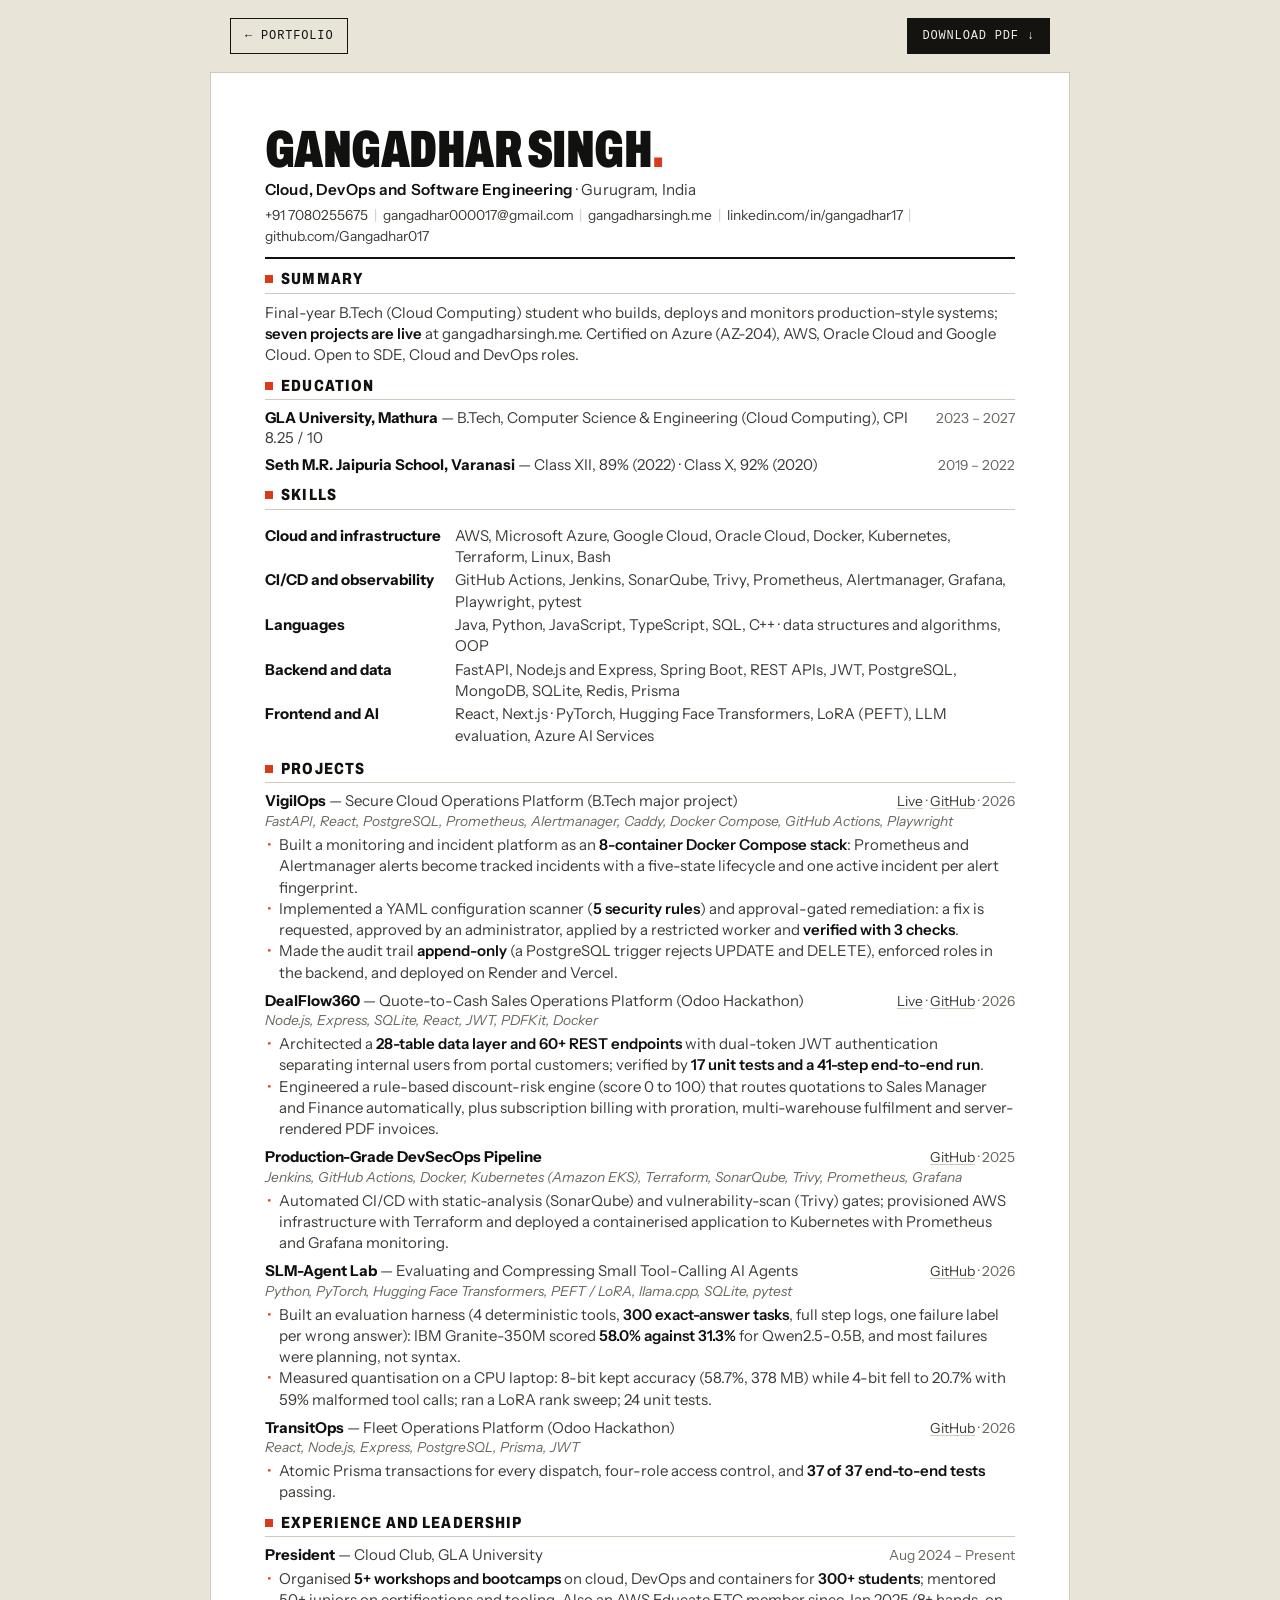
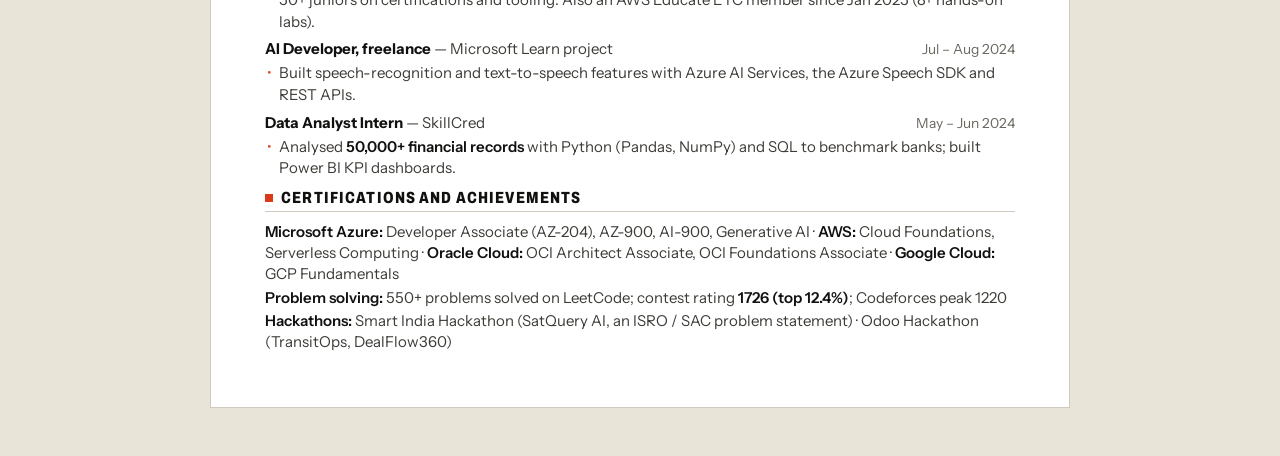
==== resume/index.html @ eb23eb41 "Add a one-page resume as a web page and a PDF The PDF is the /resume/ page printed to A4, so both st" ====
<!doctype html>
<html lang="en">
<head>
<meta charset="utf-8">
<meta name="viewport" content="width=device-width, initial-scale=1">
<title>Résumé — Gangadhar Singh</title>
<meta name="description" content="Résumé of Gangadhar Singh: cloud, DevOps and software engineering. Final-year B.Tech (Cloud Computing), GLA University.">
<meta name="author" content="Gangadhar Singh">
<link rel="canonical" href="https://gangadharsingh.me/resume/">
<link rel="icon" href="/assets/img/favicon.svg" type="image/svg+xml">
<link rel="preconnect" href="https://fonts.googleapis.com">
<link rel="preconnect" href="https://fonts.gstatic.com" crossorigin>
<link href="https://fonts.googleapis.com/css2?family=Archivo:wdth,wght@62..125,400..900&family=Instrument+Sans:ital,wght@0,400;0,500;0,600;0,700;1,400&display=swap" rel="stylesheet">
<style>
  /* One source for the web page and the PDF: the PDF is this page printed to A4. */
  :root { --ink: #111110; --ink-2: #3d3b36; --ink-3: #6a675f; --rule: #cfcabd; --accent: #d93a17; --paper: #ffffff; --desk: #e9e4d8; }
  * { box-sizing: border-box; }
  html { -webkit-text-size-adjust: 100%; }
  body { margin: 0; background: var(--desk); color: var(--ink); font: 400 15px/1.42 "Instrument Sans", "Segoe UI", system-ui, Arial, sans-serif; -webkit-font-smoothing: antialiased; }
  a { color: inherit; text-decoration: none; }
  p, ul, h1, h2, h3 { margin: 0; }
  ul { padding: 0; list-style: none; }

  .bar { max-width: 860px; margin: 0 auto; padding: 18px 20px; display: flex; justify-content: space-between; align-items: center; gap: 12px; font: 500 12px ui-monospace, Consolas, monospace; letter-spacing: 0.07em; text-transform: uppercase; }
  .bar a { padding: 10px 14px; border: 1px solid #141310; }
  .bar a.dl { background: #141310; color: #f2eee5; }
  .bar a:hover { background: var(--accent); border-color: var(--accent); color: #140a06; }

  .sheet { max-width: 860px; margin: 0 auto 48px; background: var(--paper); padding: clamp(22px, 5vw, 54px); border: 1px solid var(--rule); }

  header { border-bottom: 2px solid var(--ink); padding-bottom: 0.7em; }
  h1 { font: 900 3.5em/0.86 "Archivo", "Arial Narrow", Arial, sans-serif; font-stretch: 66%; letter-spacing: -0.01em; text-transform: uppercase; }
  h1 i { font-style: normal; color: var(--accent); }
  .role { margin-top: 0.45em; font-weight: 600; font-size: 1.02em; letter-spacing: 0.01em; }
  .role span { font-weight: 400; color: var(--ink-2); }
  .contact { display: flex; flex-wrap: wrap; gap: 0.1em 0; margin-top: 0.4em; color: var(--ink-2); font-size: 0.92em; }
  .contact li:not(:last-child)::after { content: "|"; margin: 0 0.42em; color: var(--rule); }
  .contact a:hover, .e a:hover, li a:hover { color: var(--accent); }

  section { margin-top: 0.8em; }
  h2 { font: 800 1.08em/1 "Archivo", "Arial Narrow", Arial, sans-serif; font-stretch: 78%; letter-spacing: 0.07em; text-transform: uppercase; padding-bottom: 0.32em; border-bottom: 1px solid var(--rule); margin-bottom: 0.5em; display: flex; align-items: center; gap: 0.5em; }
  h2::before { content: ""; width: 0.5em; height: 0.5em; background: var(--accent); flex: none; }

  .e + .e { margin-top: 0.5em; }
  .e-head { display: flex; justify-content: space-between; align-items: baseline; gap: 1em; }
  h3 { font-size: 1em; font-weight: 700; line-height: 1.3; }
  h3 span { font-weight: 400; color: var(--ink-2); }
  .when { color: var(--ink-3); font-size: 0.92em; white-space: nowrap; }
  .when a { color: var(--ink-2); text-decoration: underline; text-decoration-color: var(--rule); text-underline-offset: 2px; }
  .tech { color: var(--ink-3); font-size: 0.92em; font-style: italic; }
  .e ul { margin-top: 0.16em; }
  .e li { padding-left: 0.95em; position: relative; color: var(--ink-2); }
  .e li::before { content: "•"; position: absolute; left: 0.1em; color: var(--accent); }
  .e li b, .sum b, .line b { color: var(--ink); font-weight: 600; }

  .sum { color: var(--ink-2); }
  .skills { display: grid; grid-template-columns: auto 1fr; gap: 0.14em 0.9em; }
  .skills dt { font-weight: 700; white-space: nowrap; }
  .skills dd { margin: 0; color: var(--ink-2); }
  .line { color: var(--ink-2); }
  .line + .line { margin-top: 0.14em; }

  @media (max-width: 620px) {
    body { font-size: 14px; }
    .e-head { flex-direction: column; gap: 0; }
    .skills { grid-template-columns: 1fr; }
    .skills dd { margin-bottom: 0.3em; }
    h1 { font-size: 2.7em; }
  }

  @page { size: A4; margin: 8.5mm 11.5mm; }
  @media print {
    body { background: #fff; font-size: 8.6pt; line-height: 1.29; }
    .bar { display: none; }
    .sheet { max-width: none; margin: 0; padding: 0; border: 0; }
    section { break-inside: avoid; }
    a { color: inherit; }
  }
</style>
</head>
<body>

<div class="bar">
  <a href="/">← Portfolio</a>
  <a class="dl" href="/Gangadhar_Singh_Resume.pdf" download>Download PDF ↓</a>
</div>

<main class="sheet">
  <header>
    <h1>Gangadhar Singh<i>.</i></h1>
    <p class="role">Cloud, DevOps and Software Engineering <span>· Gurugram, India</span></p>
    <ul class="contact">
      <li><a href="tel:+917080255675">+91 7080255675</a></li>
      <li><a href="mailto:gangadhar000017@gmail.com">gangadhar000017@gmail.com</a></li>
      <li><a href="https://gangadharsingh.me/">gangadharsingh.me</a></li>
      <li><a href="https://www.linkedin.com/in/gangadhar17">linkedin.com/in/gangadhar17</a></li>
      <li><a href="https://github.com/Gangadhar017">github.com/Gangadhar017</a></li>
    </ul>
  </header>

  <section>
    <h2>Summary</h2>
    <p class="sum">Final-year B.Tech (Cloud Computing) student who builds, deploys and monitors production-style systems; <b>seven projects are live</b> at gangadharsingh.me. Certified on Azure (AZ-204), AWS, Oracle Cloud and Google Cloud. Open to SDE, Cloud and DevOps roles.</p>
  </section>

  <section>
    <h2>Education</h2>
    <div class="e">
      <div class="e-head"><h3>GLA University, Mathura <span>— B.Tech, Computer Science &amp; Engineering (Cloud Computing), CPI 8.25 / 10</span></h3><span class="when">2023 – 2027</span></div>
    </div>
    <div class="e">
      <div class="e-head"><h3>Seth M.R. Jaipuria School, Varanasi <span>— Class XII, 89% (2022) · Class X, 92% (2020)</span></h3><span class="when">2019 – 2022</span></div>
    </div>
  </section>

  <section>
    <h2>Skills</h2>
    <dl class="skills">
      <dt>Cloud and infrastructure</dt><dd>AWS, Microsoft Azure, Google Cloud, Oracle Cloud, Docker, Kubernetes, Terraform, Linux, Bash</dd>
      <dt>CI/CD and observability</dt><dd>GitHub Actions, Jenkins, SonarQube, Trivy, Prometheus, Alertmanager, Grafana, Playwright, pytest</dd>
      <dt>Languages</dt><dd>Java, Python, JavaScript, TypeScript, SQL, C++ · data structures and algorithms, OOP</dd>
      <dt>Backend and data</dt><dd>FastAPI, Node.js and Express, Spring Boot, REST APIs, JWT, PostgreSQL, MongoDB, SQLite, Redis, Prisma</dd>
      <dt>Frontend and AI</dt><dd>React, Next.js · PyTorch, Hugging Face Transformers, LoRA (PEFT), LLM evaluation, Azure AI Services</dd>
    </dl>
  </section>

  <section>
    <h2>Projects</h2>

    <div class="e">
      <div class="e-head"><h3>VigilOps <span>— Secure Cloud Operations Platform (B.Tech major project)</span></h3><span class="when"><a href="https://frontend-sigma-one-0hshbxb8vj.vercel.app/">Live</a> · <a href="https://github.com/Gangadhar017/VigilOps">GitHub</a> · 2026</span></div>
      <p class="tech">FastAPI, React, PostgreSQL, Prometheus, Alertmanager, Caddy, Docker Compose, GitHub Actions, Playwright</p>
      <ul>
        <li>Built a monitoring and incident platform as an <b>8-container Docker Compose stack</b>: Prometheus and Alertmanager alerts become tracked incidents with a five-state lifecycle and one active incident per alert fingerprint.</li>
        <li>Implemented a YAML configuration scanner (<b>5 security rules</b>) and approval-gated remediation: a fix is requested, approved by an administrator, applied by a restricted worker and <b>verified with 3 checks</b>.</li>
        <li>Made the audit trail <b>append-only</b> (a PostgreSQL trigger rejects UPDATE and DELETE), enforced roles in the backend, and deployed on Render and Vercel.</li>
      </ul>
    </div>

    <div class="e">
      <div class="e-head"><h3>DealFlow360 <span>— Quote-to-Cash Sales Operations Platform (Odoo Hackathon)</span></h3><span class="when"><a href="https://dealflow360-t22l.onrender.com/">Live</a> · <a href="https://github.com/Gangadhar017/DealFlow-v1">GitHub</a> · 2026</span></div>
      <p class="tech">Node.js, Express, SQLite, React, JWT, PDFKit, Docker</p>
      <ul>
        <li>Architected a <b>28-table data layer and 60+ REST endpoints</b> with dual-token JWT authentication separating internal users from portal customers; verified by <b>17 unit tests and a 41-step end-to-end run</b>.</li>
        <li>Engineered a rule-based discount-risk engine (score 0 to 100) that routes quotations to Sales Manager and Finance automatically, plus subscription billing with proration, multi-warehouse fulfilment and server-rendered PDF invoices.</li>
      </ul>
    </div>

    <div class="e">
      <div class="e-head"><h3>Production-Grade DevSecOps Pipeline</h3><span class="when"><a href="https://github.com/Gangadhar017/starbucks-kubernetes">GitHub</a> · 2025</span></div>
      <p class="tech">Jenkins, GitHub Actions, Docker, Kubernetes (Amazon EKS), Terraform, SonarQube, Trivy, Prometheus, Grafana</p>
      <ul>
        <li>Automated CI/CD with static-analysis (SonarQube) and vulnerability-scan (Trivy) gates; provisioned AWS infrastructure with Terraform and deployed a containerised application to Kubernetes with Prometheus and Grafana monitoring.</li>
      </ul>
    </div>

    <div class="e">
      <div class="e-head"><h3>SLM-Agent Lab <span>— Evaluating and Compressing Small Tool-Calling AI Agents</span></h3><span class="when"><a href="https://github.com/Gangadhar017/SLM-agent-Lab">GitHub</a> · 2026</span></div>
      <p class="tech">Python, PyTorch, Hugging Face Transformers, PEFT / LoRA, llama.cpp, SQLite, pytest</p>
      <ul>
        <li>Built an evaluation harness (4 deterministic tools, <b>300 exact-answer tasks</b>, full step logs, one failure label per wrong answer): IBM Granite-350M scored <b>58.0% against 31.3%</b> for Qwen2.5-0.5B, and most failures were planning, not syntax.</li>
        <li>Measured quantisation on a CPU laptop: 8-bit kept accuracy (58.7%, 378 MB) while 4-bit fell to 20.7% with 59% malformed tool calls; ran a LoRA rank sweep; 24 unit tests.</li>
      </ul>
    </div>

    <div class="e">
      <div class="e-head"><h3>TransitOps <span>— Fleet Operations Platform (Odoo Hackathon)</span></h3><span class="when" id="transitops-links"><a href="https://github.com/Gangadhar017/TransitOps">GitHub</a> · 2026</span></div>
      <p class="tech">React, Node.js, Express, PostgreSQL, Prisma, JWT</p>
      <ul>
        <li>Atomic Prisma transactions for every dispatch, four-role access control, and <b>37 of 37 end-to-end tests</b> passing.</li>
      </ul>
    </div>
  </section>

  <section>
    <h2>Experience and Leadership</h2>
    <div class="e">
      <div class="e-head"><h3>President <span>— Cloud Club, GLA University</span></h3><span class="when">Aug 2024 – Present</span></div>
      <ul><li>Organised <b>5+ workshops and bootcamps</b> on cloud, DevOps and containers for <b>300+ students</b>; mentored 50+ juniors on certifications and tooling. Also an AWS Educate ETC member since Jan 2025 (8+ hands-on labs).</li></ul>
    </div>
    <div class="e">
      <div class="e-head"><h3>AI Developer, freelance <span>— Microsoft Learn project</span></h3><span class="when">Jul – Aug 2024</span></div>
      <ul><li>Built speech-recognition and text-to-speech features with Azure AI Services, the Azure Speech SDK and REST APIs.</li></ul>
    </div>
    <div class="e">
      <div class="e-head"><h3>Data Analyst Intern <span>— SkillCred</span></h3><span class="when">May – Jun 2024</span></div>
      <ul><li>Analysed <b>50,000+ financial records</b> with Python (Pandas, NumPy) and SQL to benchmark banks; built Power BI KPI dashboards.</li></ul>
    </div>
  </section>

  <section>
    <h2>Certifications and Achievements</h2>
    <p class="line"><b>Microsoft Azure:</b> Developer Associate (AZ-204), AZ-900, AI-900, Generative AI · <b>AWS:</b> Cloud Foundations, Serverless Computing · <b>Oracle Cloud:</b> OCI Architect Associate, OCI Foundations Associate · <b>Google Cloud:</b> GCP Fundamentals</p>
    <p class="line"><b>Problem solving:</b> 550+ problems solved on <a href="https://leetcode.com/u/Gangadhar_cs23/">LeetCode</a>; <a href="https://leetcode.com/u/Gangadhar_Singh/">contest rating</a> <b>1726 (top 12.4%)</b>; <a href="https://codeforces.com/profile/gangadhar_017">Codeforces</a> peak 1220</p>
    <p class="line"><b>Hackathons:</b> Smart India Hackathon (SatQuery AI, an ISRO / SAC problem statement) · Odoo Hackathon (TransitOps, DealFlow360)</p>
  </section>
</main>

</body>
</html>
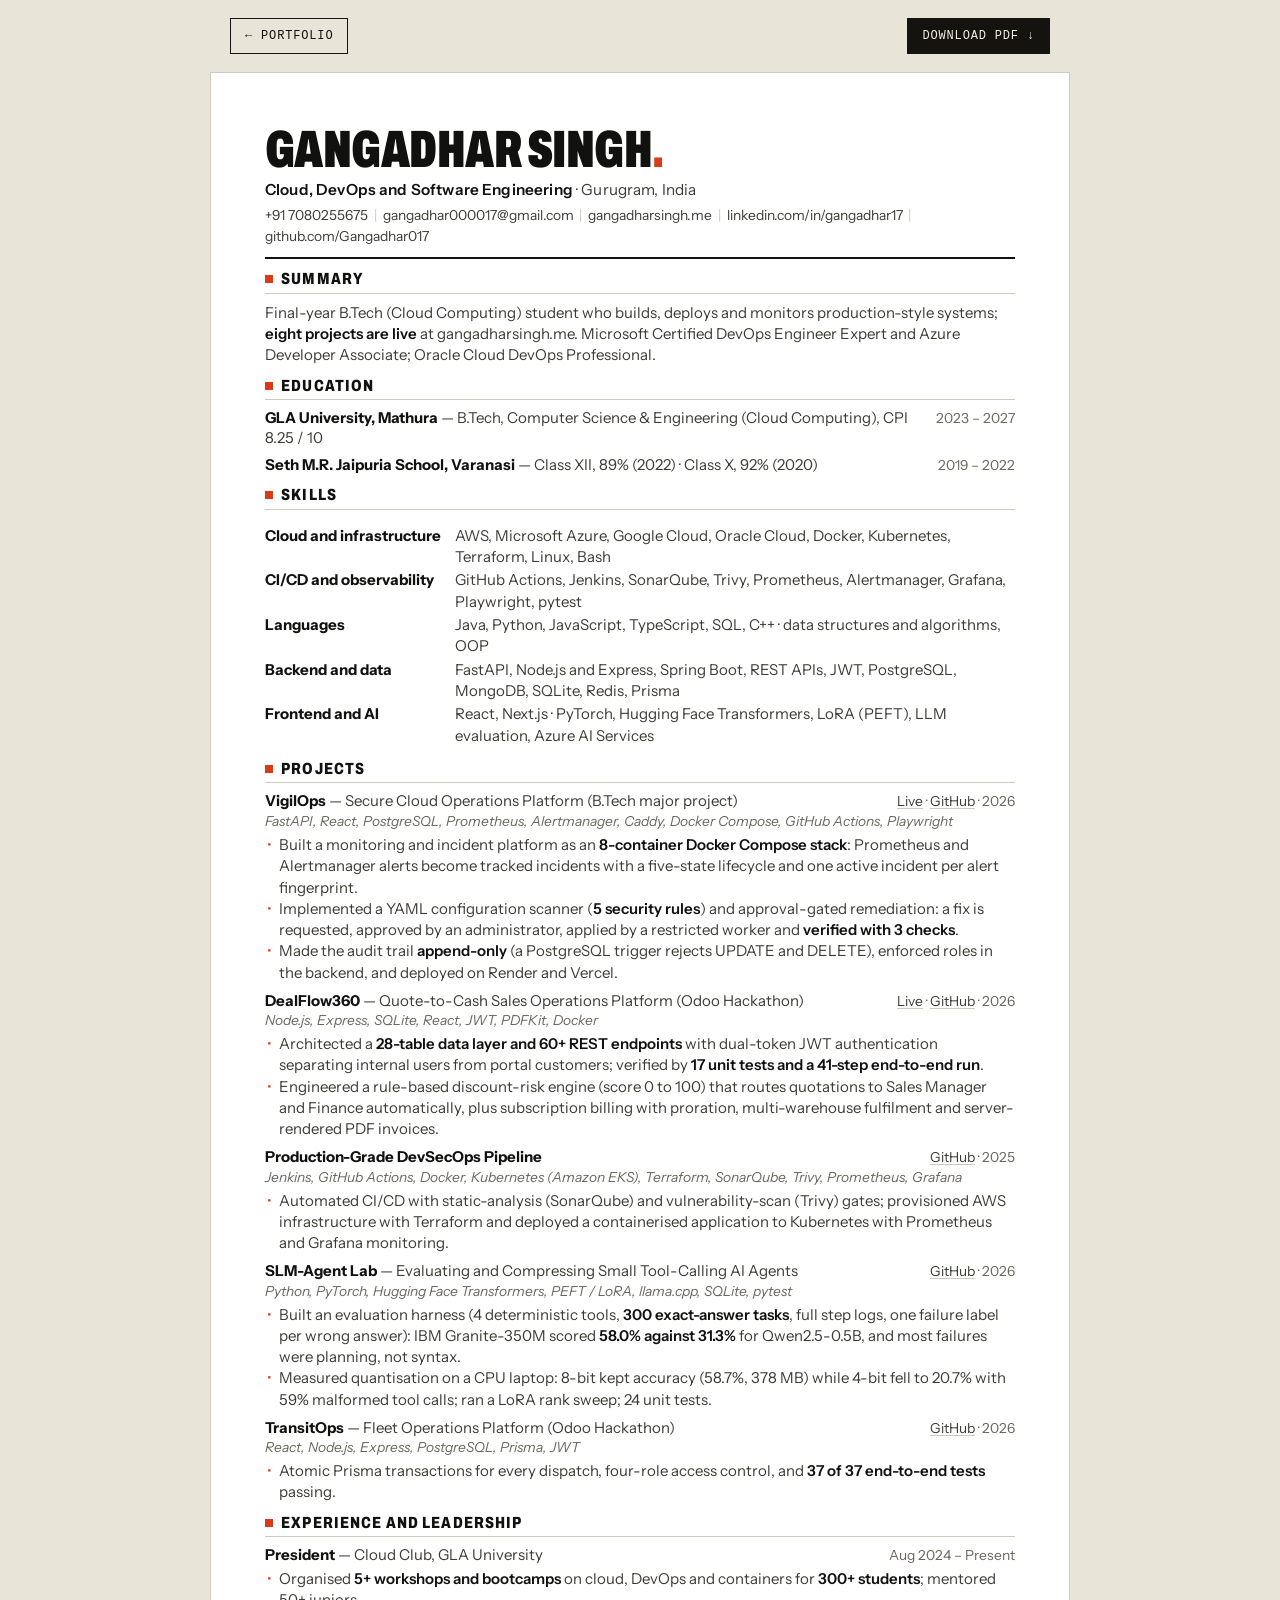
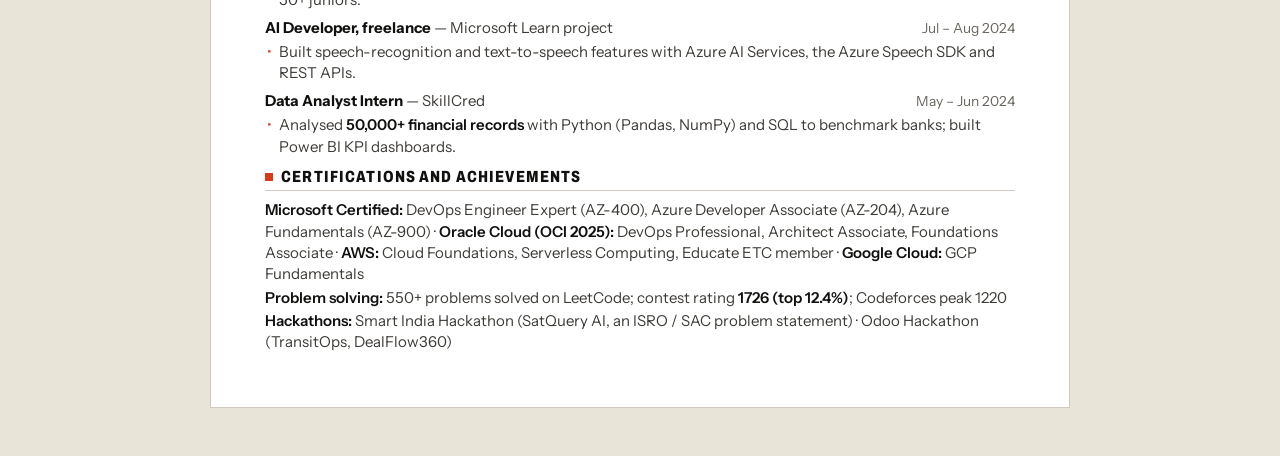
==== commit ae3aa793: "Update the resume and share image with the new certifications" ====
--- a/resume/index.html
+++ b/resume/index.html
@@ -100,7 +100,7 @@
 
   <section>
     <h2>Summary</h2>
-    <p class="sum">Final-year B.Tech (Cloud Computing) student who builds, deploys and monitors production-style systems; <b>seven projects are live</b> at gangadharsingh.me. Certified on Azure (AZ-204), AWS, Oracle Cloud and Google Cloud. Open to SDE, Cloud and DevOps roles.</p>
+    <p class="sum">Final-year B.Tech (Cloud Computing) student who builds, deploys and monitors production-style systems; <b>eight projects are live</b> at gangadharsingh.me. Microsoft Certified DevOps Engineer Expert and Azure Developer Associate; Oracle Cloud DevOps Professional.</p>
   </section>
 
   <section>
@@ -176,7 +176,7 @@
     <h2>Experience and Leadership</h2>
     <div class="e">
       <div class="e-head"><h3>President <span>— Cloud Club, GLA University</span></h3><span class="when">Aug 2024 – Present</span></div>
-      <ul><li>Organised <b>5+ workshops and bootcamps</b> on cloud, DevOps and containers for <b>300+ students</b>; mentored 50+ juniors on certifications and tooling. Also an AWS Educate ETC member since Jan 2025 (8+ hands-on labs).</li></ul>
+      <ul><li>Organised <b>5+ workshops and bootcamps</b> on cloud, DevOps and containers for <b>300+ students</b>; mentored 50+ juniors.</li></ul>
     </div>
     <div class="e">
       <div class="e-head"><h3>AI Developer, freelance <span>— Microsoft Learn project</span></h3><span class="when">Jul – Aug 2024</span></div>
@@ -190,7 +190,7 @@
 
   <section>
     <h2>Certifications and Achievements</h2>
-    <p class="line"><b>Microsoft Azure:</b> Developer Associate (AZ-204), AZ-900, AI-900, Generative AI · <b>AWS:</b> Cloud Foundations, Serverless Computing · <b>Oracle Cloud:</b> OCI Architect Associate, OCI Foundations Associate · <b>Google Cloud:</b> GCP Fundamentals</p>
+    <p class="line"><b>Microsoft Certified:</b> DevOps Engineer Expert (AZ-400), Azure Developer Associate (AZ-204), Azure Fundamentals (AZ-900) · <b>Oracle Cloud (OCI 2025):</b> DevOps Professional, Architect Associate, Foundations Associate · <b>AWS:</b> Cloud Foundations, Serverless Computing, Educate ETC member · <b>Google Cloud:</b> GCP Fundamentals</p>
     <p class="line"><b>Problem solving:</b> 550+ problems solved on <a href="https://leetcode.com/u/Gangadhar_cs23/">LeetCode</a>; <a href="https://leetcode.com/u/Gangadhar_Singh/">contest rating</a> <b>1726 (top 12.4%)</b>; <a href="https://codeforces.com/profile/gangadhar_017">Codeforces</a> peak 1220</p>
     <p class="line"><b>Hackathons:</b> Smart India Hackathon (SatQuery AI, an ISRO / SAC problem statement) · Odoo Hackathon (TransitOps, DealFlow360)</p>
   </section>
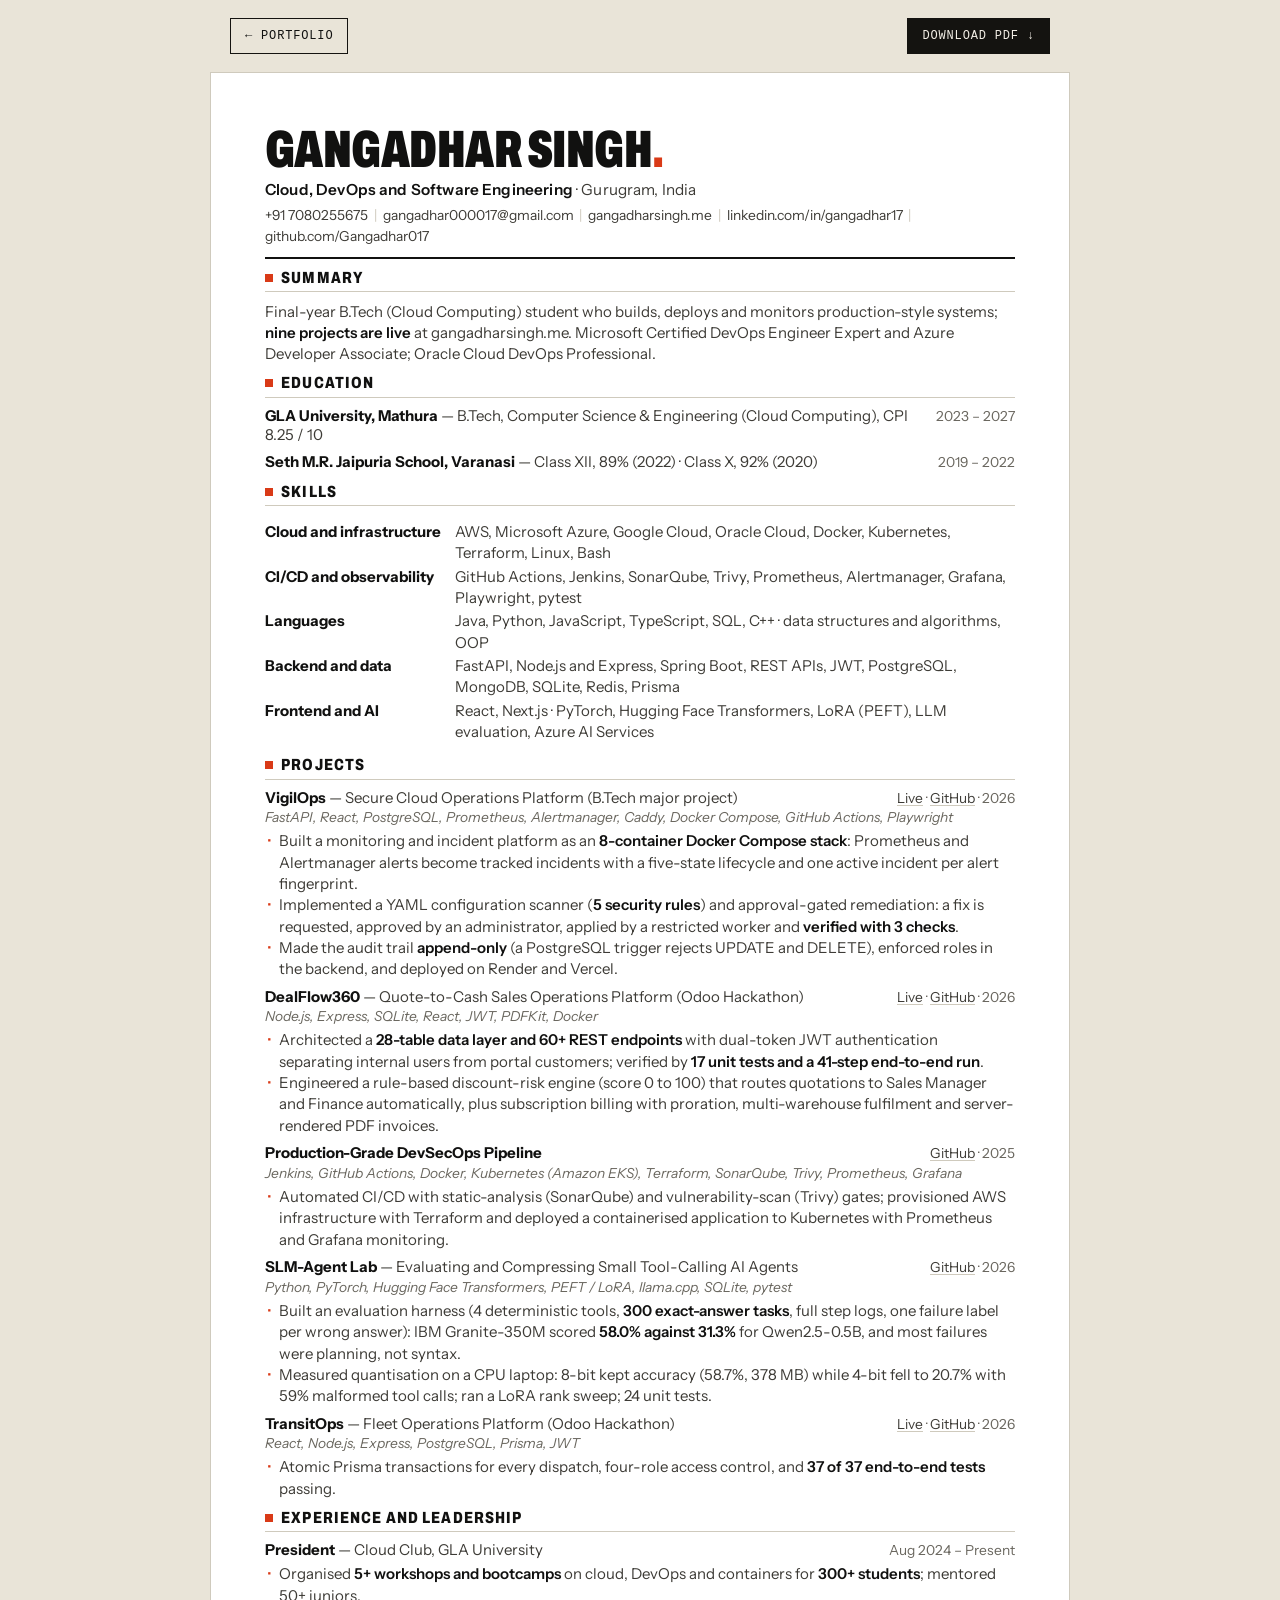
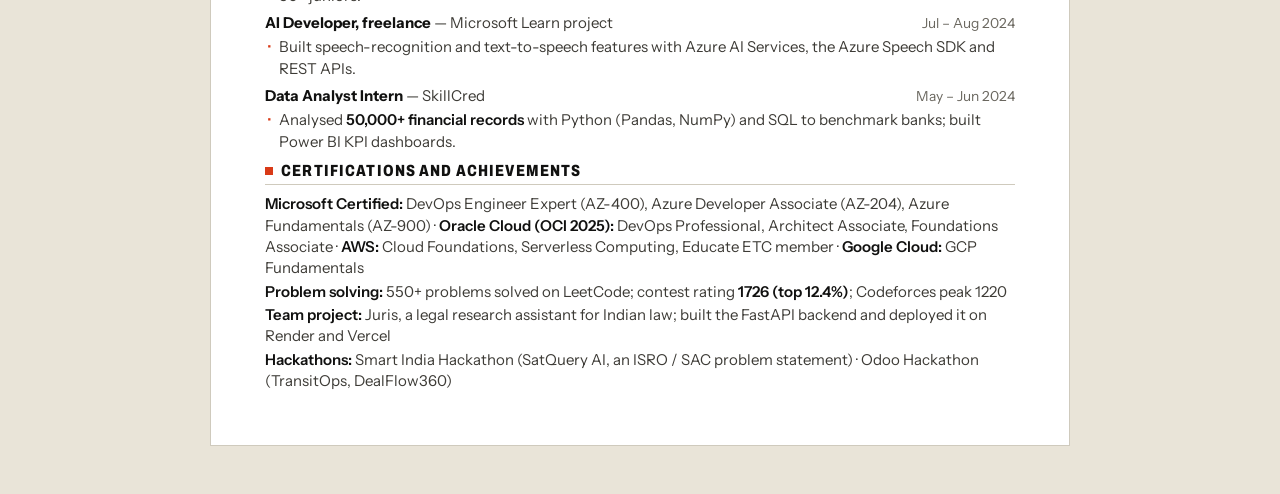
==== commit 5b8e6a96: "Update the resume and share image for nine live projects" ====
--- a/resume/index.html
+++ b/resume/index.html
@@ -37,7 +37,7 @@
   .contact li:not(:last-child)::after { content: "|"; margin: 0 0.42em; color: var(--rule); }
   .contact a:hover, .e a:hover, li a:hover { color: var(--accent); }
 
-  section { margin-top: 0.8em; }
+  section { margin-top: 0.72em; }
   h2 { font: 800 1.08em/1 "Archivo", "Arial Narrow", Arial, sans-serif; font-stretch: 78%; letter-spacing: 0.07em; text-transform: uppercase; padding-bottom: 0.32em; border-bottom: 1px solid var(--rule); margin-bottom: 0.5em; display: flex; align-items: center; gap: 0.5em; }
   h2::before { content: ""; width: 0.5em; height: 0.5em; background: var(--accent); flex: none; }
 
@@ -100,7 +100,7 @@
 
   <section>
     <h2>Summary</h2>
-    <p class="sum">Final-year B.Tech (Cloud Computing) student who builds, deploys and monitors production-style systems; <b>eight projects are live</b> at gangadharsingh.me. Microsoft Certified DevOps Engineer Expert and Azure Developer Associate; Oracle Cloud DevOps Professional.</p>
+    <p class="sum">Final-year B.Tech (Cloud Computing) student who builds, deploys and monitors production-style systems; <b>nine projects are live</b> at gangadharsingh.me. Microsoft Certified DevOps Engineer Expert and Azure Developer Associate; Oracle Cloud DevOps Professional.</p>
   </section>
 
   <section>
@@ -164,7 +164,7 @@
     </div>
 
     <div class="e">
-      <div class="e-head"><h3>TransitOps <span>— Fleet Operations Platform (Odoo Hackathon)</span></h3><span class="when" id="transitops-links"><a href="https://github.com/Gangadhar017/TransitOps">GitHub</a> · 2026</span></div>
+      <div class="e-head"><h3>TransitOps <span>— Fleet Operations Platform (Odoo Hackathon)</span></h3><span class="when" id="transitops-links"><a href="https://transitops-1xru.onrender.com/">Live</a> · <a href="https://github.com/Gangadhar017/TransitOps">GitHub</a> · 2026</span></div>
       <p class="tech">React, Node.js, Express, PostgreSQL, Prisma, JWT</p>
       <ul>
         <li>Atomic Prisma transactions for every dispatch, four-role access control, and <b>37 of 37 end-to-end tests</b> passing.</li>
@@ -192,6 +192,7 @@
     <h2>Certifications and Achievements</h2>
     <p class="line"><b>Microsoft Certified:</b> DevOps Engineer Expert (AZ-400), Azure Developer Associate (AZ-204), Azure Fundamentals (AZ-900) · <b>Oracle Cloud (OCI 2025):</b> DevOps Professional, Architect Associate, Foundations Associate · <b>AWS:</b> Cloud Foundations, Serverless Computing, Educate ETC member · <b>Google Cloud:</b> GCP Fundamentals</p>
     <p class="line"><b>Problem solving:</b> 550+ problems solved on <a href="https://leetcode.com/u/Gangadhar_cs23/">LeetCode</a>; <a href="https://leetcode.com/u/Gangadhar_Singh/">contest rating</a> <b>1726 (top 12.4%)</b>; <a href="https://codeforces.com/profile/gangadhar_017">Codeforces</a> peak 1220</p>
+    <p class="line"><b>Team project:</b> <a href="https://botjuris-six.vercel.app/">Juris</a>, a legal research assistant for Indian law; built the FastAPI backend and deployed it on Render and Vercel</p>
     <p class="line"><b>Hackathons:</b> Smart India Hackathon (SatQuery AI, an ISRO / SAC problem statement) · Odoo Hackathon (TransitOps, DealFlow360)</p>
   </section>
 </main>
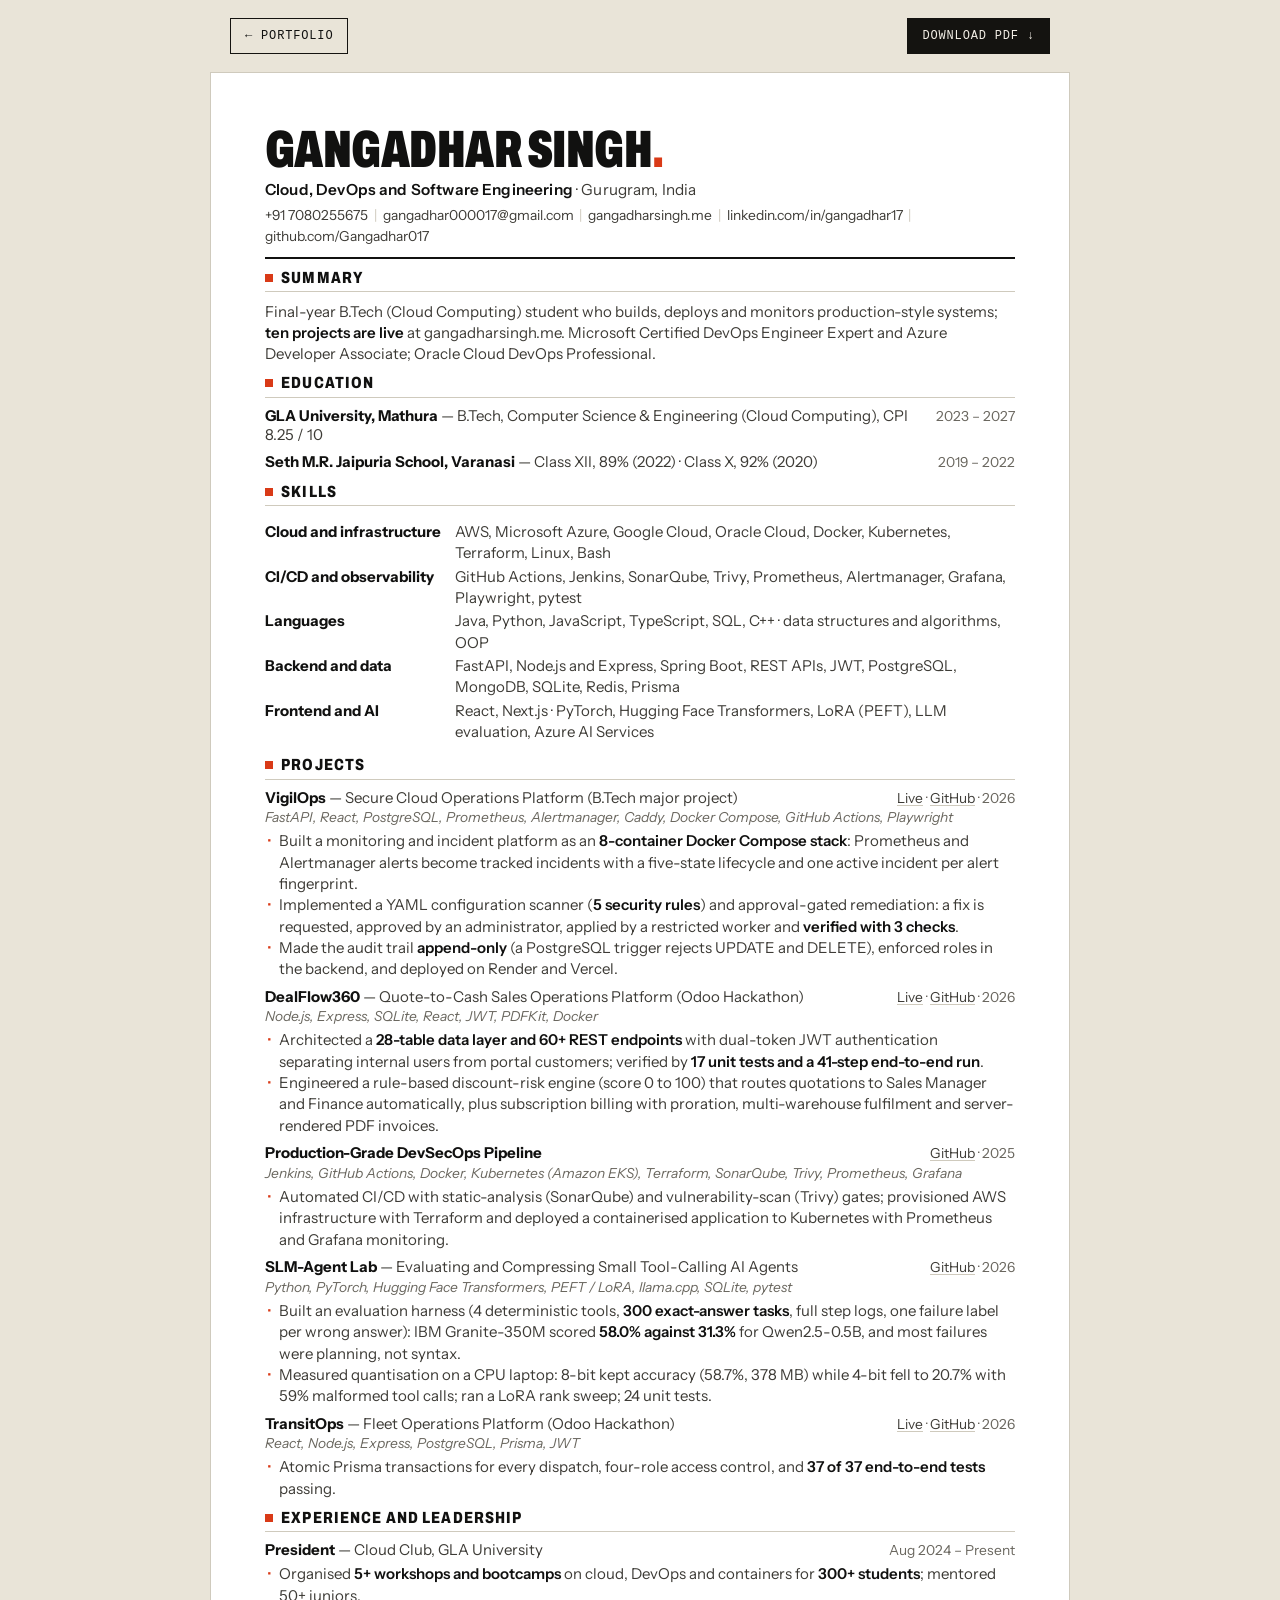
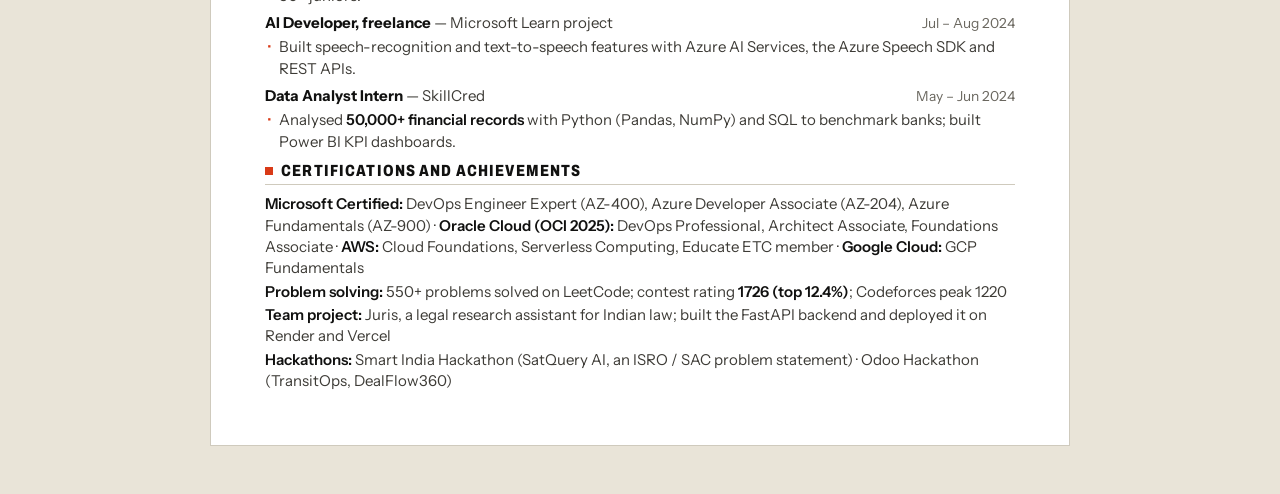
==== commit 45a17ac4: "Update the resume and share image for ten live projects" ====
--- a/resume/index.html
+++ b/resume/index.html
@@ -100,7 +100,7 @@
 
   <section>
     <h2>Summary</h2>
-    <p class="sum">Final-year B.Tech (Cloud Computing) student who builds, deploys and monitors production-style systems; <b>nine projects are live</b> at gangadharsingh.me. Microsoft Certified DevOps Engineer Expert and Azure Developer Associate; Oracle Cloud DevOps Professional.</p>
+    <p class="sum">Final-year B.Tech (Cloud Computing) student who builds, deploys and monitors production-style systems; <b>ten projects are live</b> at gangadharsingh.me. Microsoft Certified DevOps Engineer Expert and Azure Developer Associate; Oracle Cloud DevOps Professional.</p>
   </section>
 
   <section>
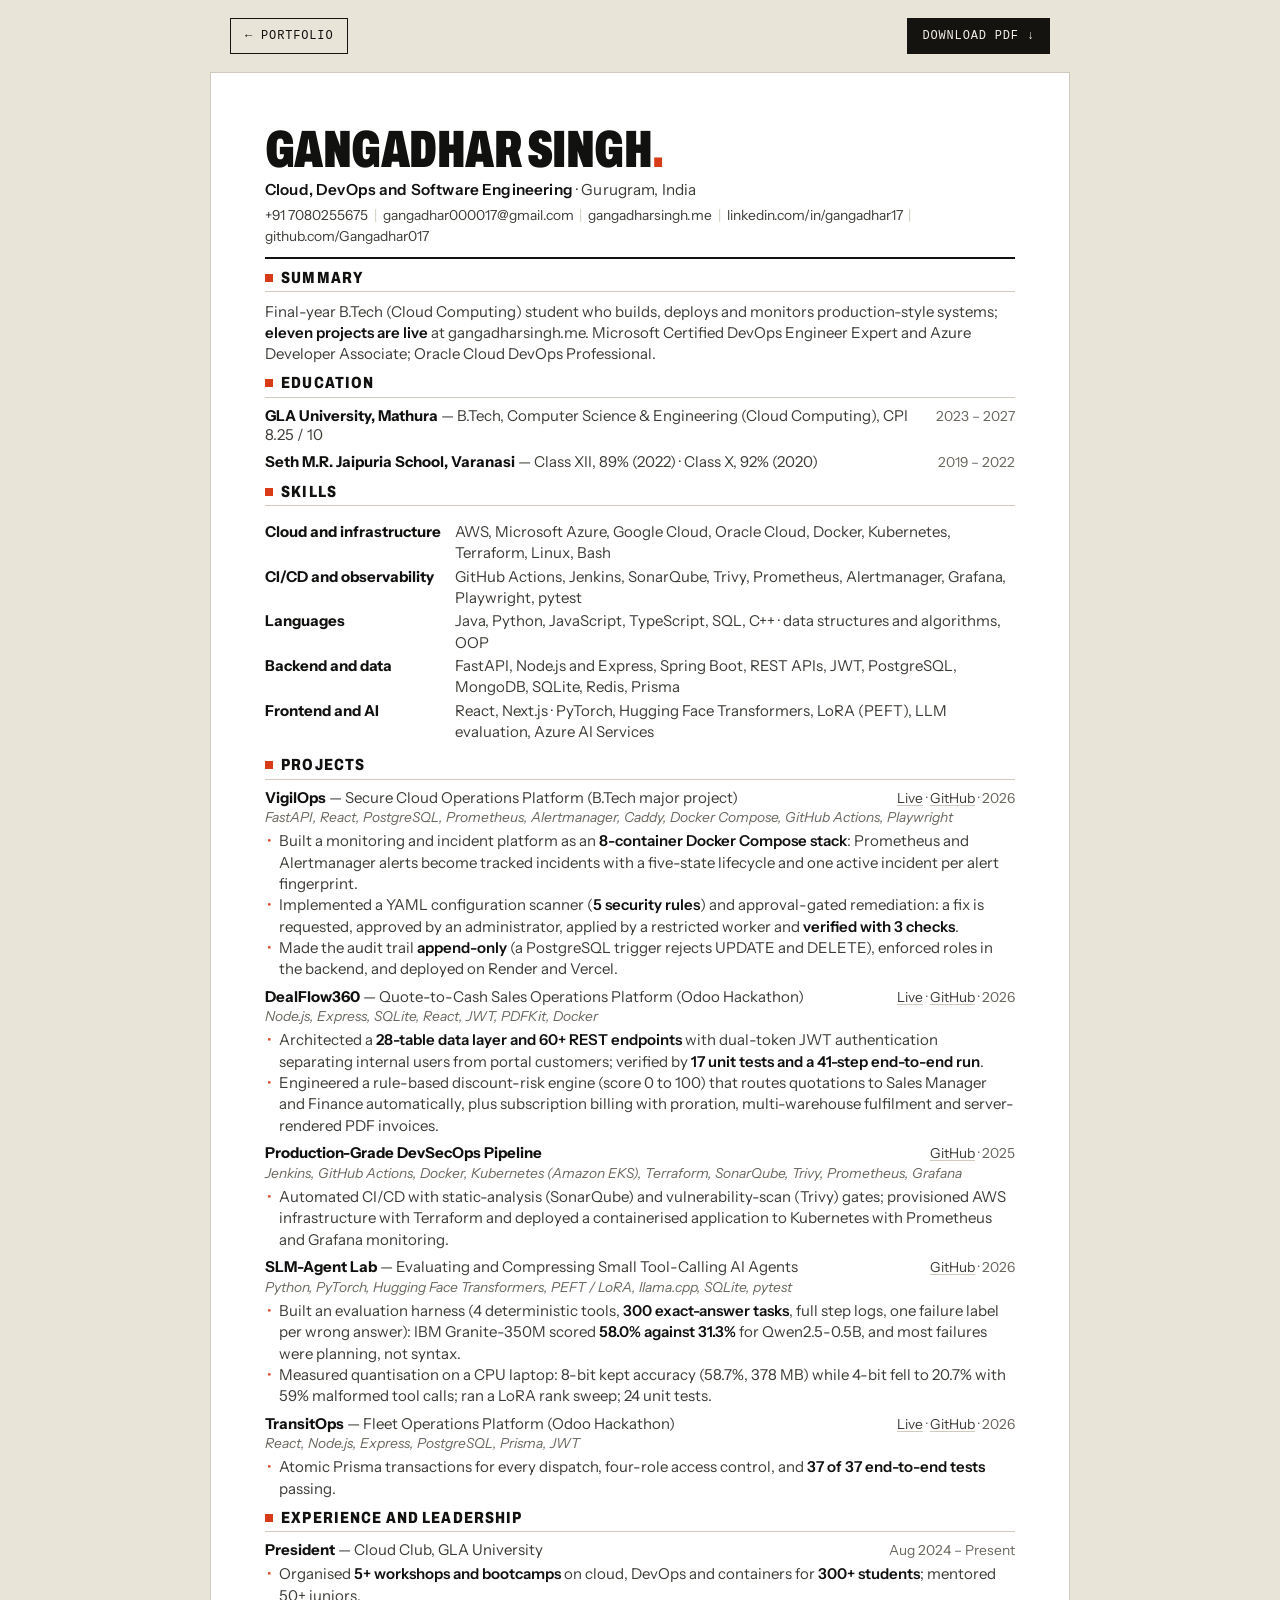
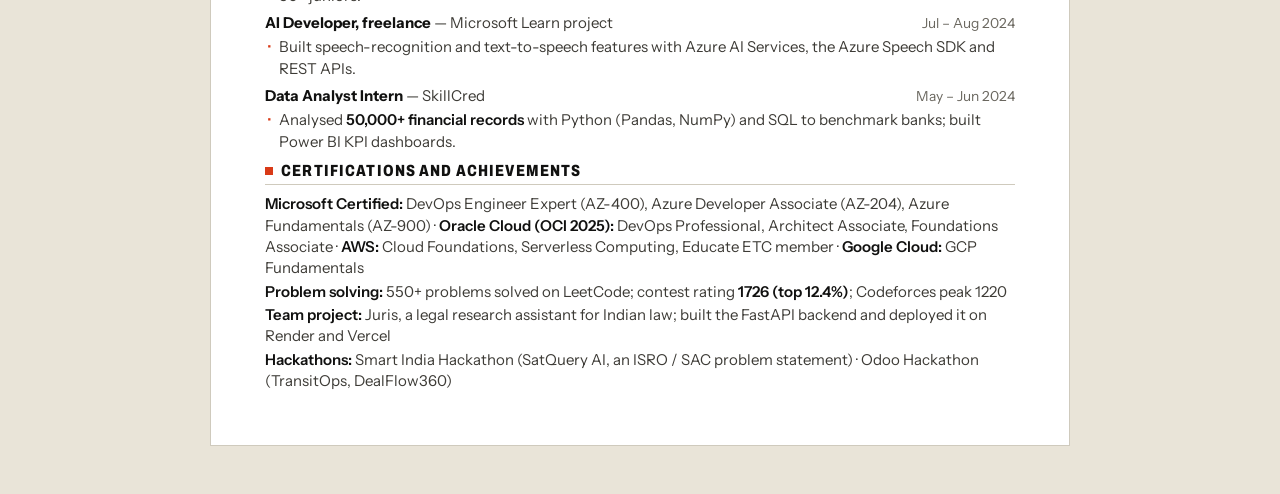
==== commit f0936a2e: "Update the resume and share image for eleven live projects" ====
--- a/resume/index.html
+++ b/resume/index.html
@@ -100,7 +100,7 @@
 
   <section>
     <h2>Summary</h2>
-    <p class="sum">Final-year B.Tech (Cloud Computing) student who builds, deploys and monitors production-style systems; <b>ten projects are live</b> at gangadharsingh.me. Microsoft Certified DevOps Engineer Expert and Azure Developer Associate; Oracle Cloud DevOps Professional.</p>
+    <p class="sum">Final-year B.Tech (Cloud Computing) student who builds, deploys and monitors production-style systems; <b>eleven projects are live</b> at gangadharsingh.me. Microsoft Certified DevOps Engineer Expert and Azure Developer Associate; Oracle Cloud DevOps Professional.</p>
   </section>
 
   <section>
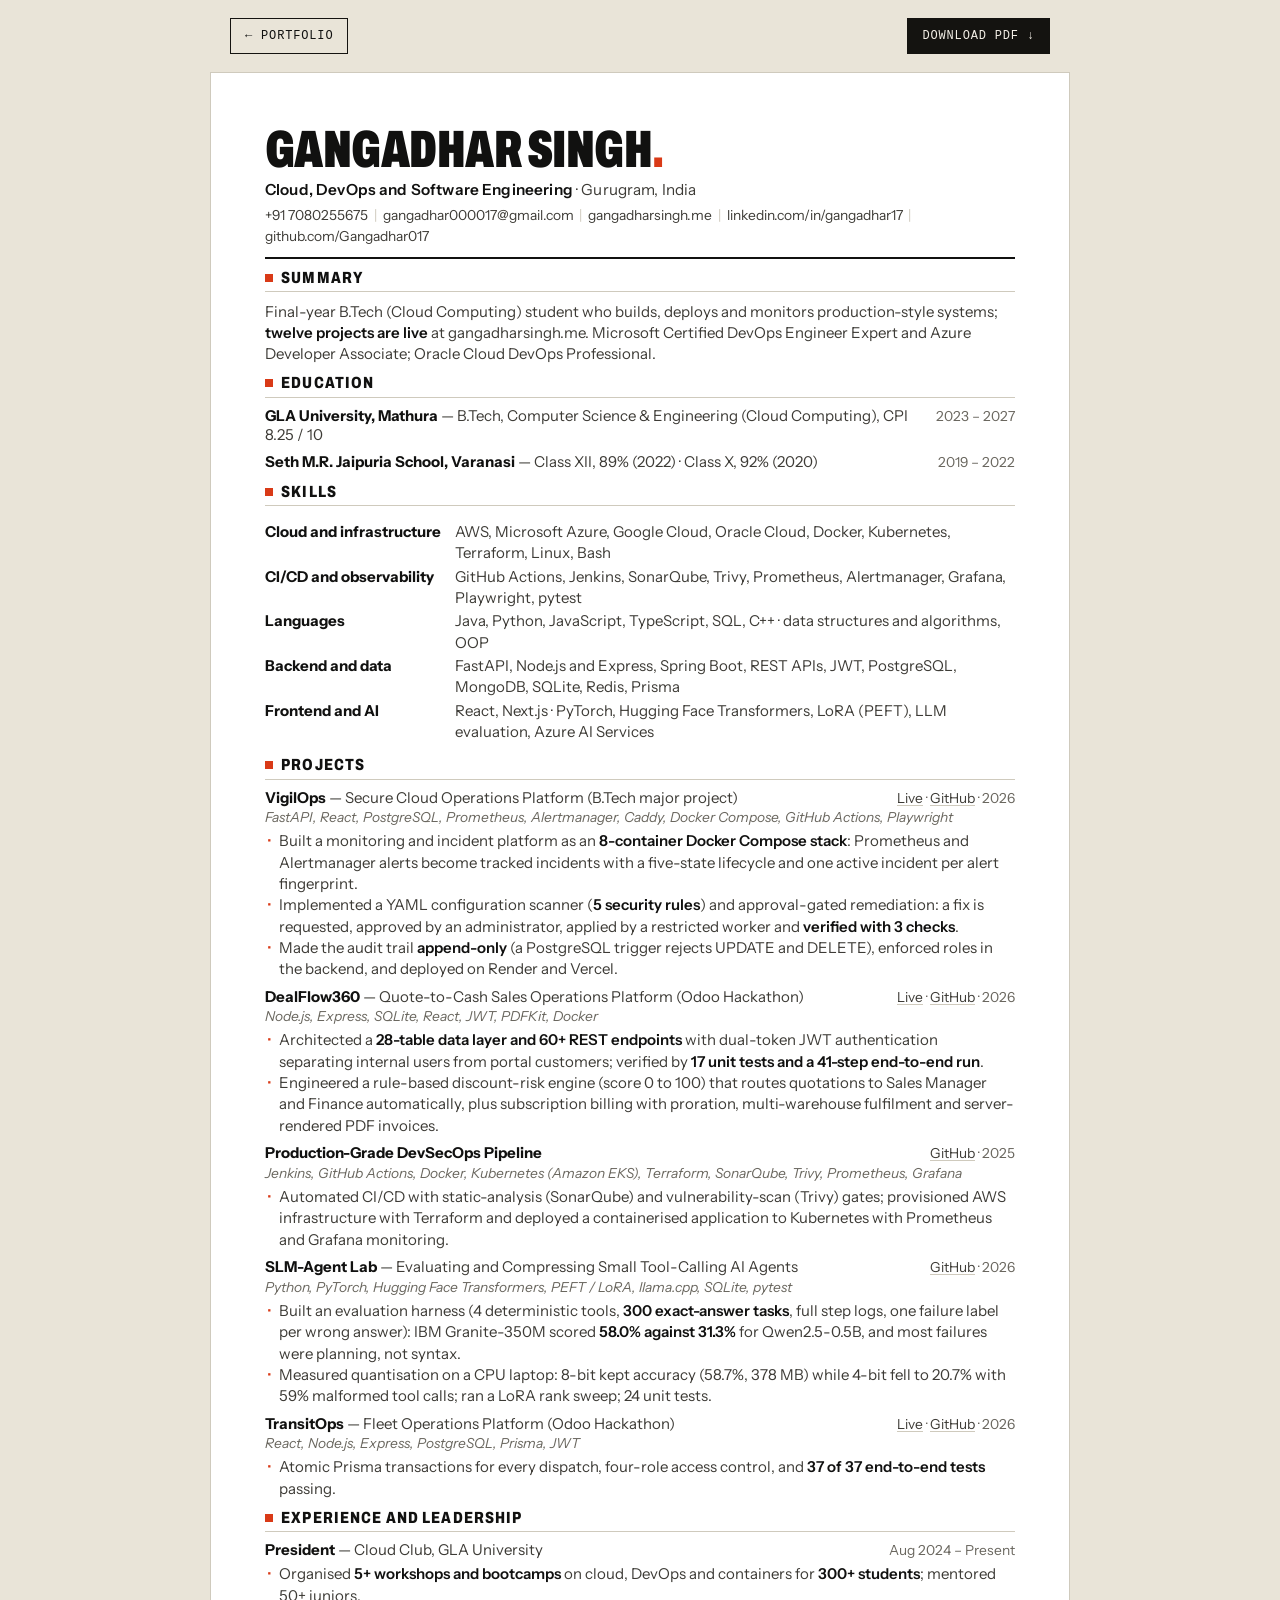
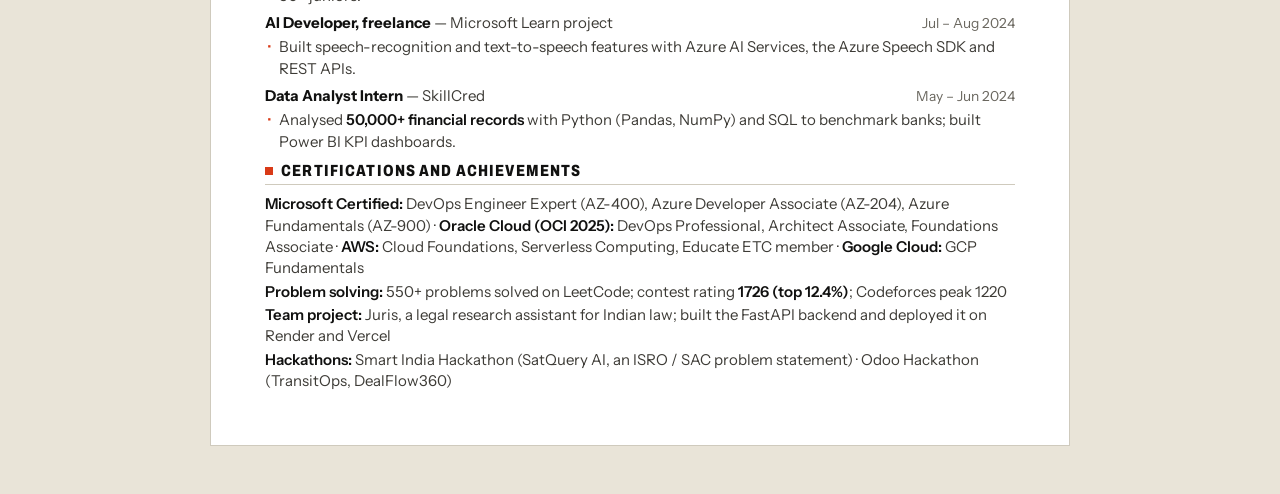
==== commit 3bd15abe: "Count twelve live projects on the resume and share image" ====
--- a/resume/index.html
+++ b/resume/index.html
@@ -2,6 +2,7 @@
 <html lang="en">
 <head>
 <meta charset="utf-8">
+<script>if(location.protocol==='http:'&&/(^|\.)gangadharsingh\.me$/.test(location.hostname))location.replace('https://gangadharsingh.me'+location.pathname+location.search+location.hash);</script>
 <meta name="viewport" content="width=device-width, initial-scale=1">
 <title>Résumé — Gangadhar Singh</title>
 <meta name="description" content="Résumé of Gangadhar Singh: cloud, DevOps and software engineering. Final-year B.Tech (Cloud Computing), GLA University.">
@@ -100,7 +101,7 @@
 
   <section>
     <h2>Summary</h2>
-    <p class="sum">Final-year B.Tech (Cloud Computing) student who builds, deploys and monitors production-style systems; <b>eleven projects are live</b> at gangadharsingh.me. Microsoft Certified DevOps Engineer Expert and Azure Developer Associate; Oracle Cloud DevOps Professional.</p>
+    <p class="sum">Final-year B.Tech (Cloud Computing) student who builds, deploys and monitors production-style systems; <b>twelve projects are live</b> at gangadharsingh.me. Microsoft Certified DevOps Engineer Expert and Azure Developer Associate; Oracle Cloud DevOps Professional.</p>
   </section>
 
   <section>
